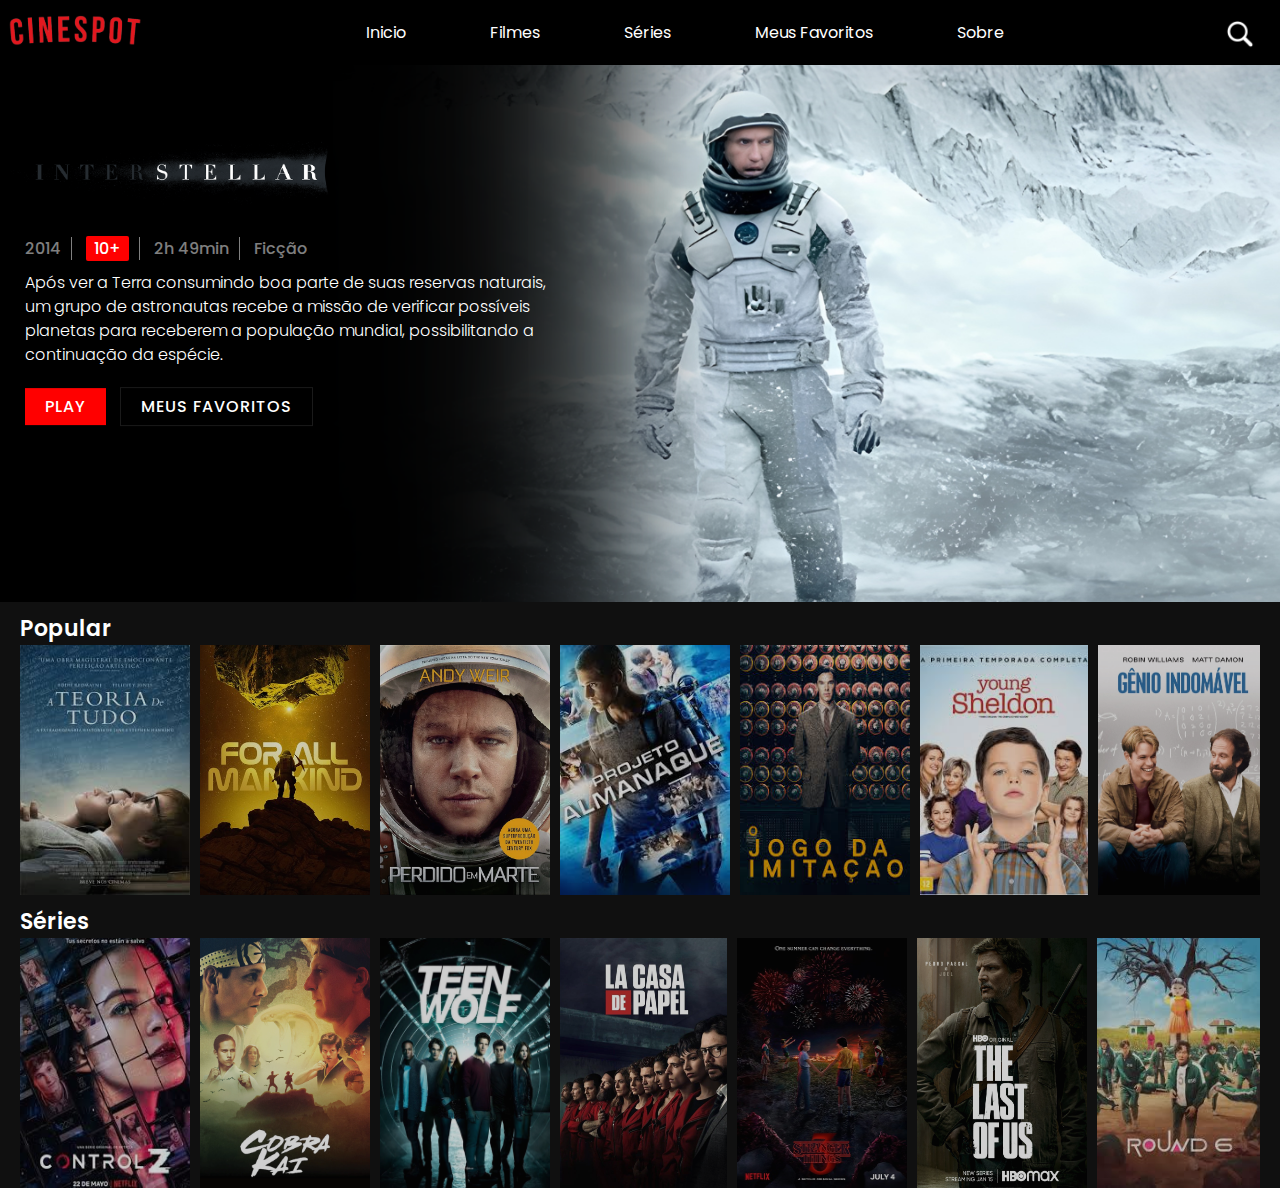
==== favoritos.html @ de0de53b "Novas Guias e Melhorias" ====
<!DOCTYPE html>
<html lang="pt-BR">
<head>
  <meta charset="UTF-8">
  <title>CineSpot</title>
  <link rel="stylesheet" href="CSS/styles.css">
  <link rel="icon" href="favicon.ico" type="image/x-icon">

  <!-- Google Fonts-->
  <link rel="preconnect" href="https://fonts.googleapis.com">
  <link rel="preconnect" href="https://fonts.gstatic.com" crossorigin>
  <link href="https://fonts.googleapis.com/css2?family=Poppins:ital,wght@0,100;0,200;0,300;0,400;0,500;0,600;0,700;0,800;0,900;1,100;1,200;1,300;1,400;1,500;1,600;1,700;1,800;1,900&display=swap" rel="stylesheet">
  <!-- /Google Fonts-->

  <style>
    @font-face {
      font-family: FntNtx;
      src: url(Fontes/Bebas-Regular.ttf);
    }
  </style>
</head>

<body>
    <header>

      <div class="interface">

        <section class="logo">
          <img src="Imagens/logo.png" alt="Logo">
        </section>

        <section class="menu-desktop">
          <nav>
            <ul>
              <li><a href="index.html">Inicio</a></li>
              <li><a href="filmes.html">Filmes</a></li>
              <li><a href="series.html">Séries</a></li>
              <li><a href="favoritos.html">Meus Favoritos</a></li>
              <li><a href="sobre.html">Sobre</a></li>
            </ul>
          </nav>
        </section>

        <section class="lupa">
          <img src="Imagens/lupa.png" alt="Lupa">
        </section>
      </div>
    
    </header>

  <section class="chamada">
    <div id="video-container">
      <img id="thumbnail" src="Imagens/interestelar.png" alt="Thumbnail">
        <img id="close" src="Imagens/Fechar.png" alt="Close">

      <div class="BannerPrincipal">
        <img id="background" src="Imagens/logo_interestelar.png" alt="interestelar">
        <h4>
          <span>2014</span>
          <span><i>10+</i></span>
          <span>2h 49min</span>
          <span>Ficção</span>
        </h4>
        <p>
          Após ver a Terra consumindo boa parte de suas reservas naturais, um grupo de astronautas recebe a missão de verificar possíveis planetas para receberem a população mundial, possibilitando a continuação da espécie.
        </p>

        <div class="buttons">
          <a href="#" id="playButton"><i class="fa fa-play" aria-hidden="true"></i> Play</a>
          <a href="#"><i class="fa fa-plus" aria-hidden="true"></i> Meus Favoritos</a>
        </div>
        
      </div>
      <video id="myVideo" controls>
        <source src="Videos/Trailers/Filmes/Inter.webm" type="video/mp4">
      </video>
    </div>
  </section>

  <dialog class="background_popup">
    <div class="popup">
      <img class="voltar" src="Imagens/seta-voltar.png">
      <div class="video-container">
        <!-- Aqui poderia ser usado iframe ou video, porem usei iframe para não ter que ficar baixando todos os trailers -->
        <iframe id="videoSrc" title="YouTube video player" frameborder="0" allow="accelerometer; autoplay; clipboard-write; encrypted-media; gyroscope; picture-in-picture; web-share" referrerpolicy="strict-origin-when-cross-origin" allowfullscreen></iframe>
      </div>
      <h2 id="filmName">Nome Filme</h2>
      <h5>
        <span id="ano"></span>
        <span><i id="idade"></i></span>
        <span id="temporadas"></span>
      </h5>
      <button>
        <img src="Imagens/play.png">
        <span>Assistir</span>
      </button>
      <h3 id="sinopse">Sinopse do filme</h3>
    </div>
  </dialog>  

  <div class="categoria" id="Popular">
    <h2>Popular</h2>
    <img class="arrowright-button" src="Imagens/arrow.png">
    <img class="arrowleft-button" src="Imagens/arrowleft.png">
    <div class="categoria-videos"> 
        <img class="ATeoriaDeTudo" src="Imagens/Filmes/ATeoriaDeTudo.png" onclick="changeContent('ATeoriaDeTudo')">
        <img class="ForAllMankind" src="Imagens/Filmes/ForAllMankind.png" onclick="changeContent('ForAllMankind')">
        <img class="PerdidoEmMarte" src="Imagens/Filmes/PerdidoEmMarte.png" onclick="changeContent('PerdidoEmMarte')">
        <img class="ProjetoAlmanaque" src="Imagens/Filmes/ProjetoAlmanaque.png" onclick="changeContent('ProjetoAlmanaque')">
        <img class="OJogoDaImitação" src="Imagens/Filmes/OJogoDaImitação.png" onclick="changeContent('OJogoDaImitação')">
        <img class="JovemSheldon" src="Imagens/Filmes/JovemSheldon.png" onclick="changeContent('JovemSheldon')">
        <img class="GenioIndomavel" src="Imagens/Filmes/GenioIndomavel.png" onclick="changeContent('GenioIndomavel')">
        <img class="GeraçãoDoFuturo" src="Imagens/Filmes/GeraçãoDoFuturo.png" onclick="changeContent('GeraçãoDoFuturo')">
        <img class="BirdBox" src="Imagens/Filmes/BirdBox.png" onclick="changeContent('BirdBox')">
        <img class="CobraKai" src="Imagens/Filmes/CobraKai.png" onclick="changeContent('CobraKai')">
    </div>
  </div>

  <div class="categoria2" id="Séries">
    <h2>Séries</h2>
    <img class="arrowright-button2" src="Imagens/arrow.png">
    <img class="arrowleft-button2" src="Imagens/arrowleft.png">
    <div class="categoria-videos2"> 
        <img class="ControlZ" src="Imagens/Filmes/ControlZ.png" onclick="changeContent('ControlZ')">
        <img class="CobraKai" src="Imagens/Filmes/CobraKai.png" onclick="changeContent('CobraKai')">
        <img class="TeenWolf" src="Imagens/Filmes/TeenWolf.png" onclick="changeContent('TeenWolf')">
        <img class="LaCasaDePapel" src="Imagens/Filmes/LaCasaDePapel.png" onclick="changeContent('LaCasaDePapel')">
        <img class="StrangerThings" src="Imagens/Filmes/StrangerThings.png" onclick="changeContent('StrangerThings')">
        <img class="TheLastOfUs" src="Imagens/Filmes/TheLastOfUs.png" onclick="changeContent('TheLastOfUs')">
        <img class="RoundSix" src="Imagens/Filmes/RoundSix.png" onclick="changeContent('RoundSix')">
        <img class="SweetTooth" src="Imagens/Filmes/SweetTooth.png" onclick="changeContent('SweetTooth')">
        <img class="Lucifer" src="Imagens/Filmes/Lucifer.png" onclick="changeContent('Lucifer')">
        <img class="JovemSheldon" src="Imagens/Filmes/JovemSheldon.png" onclick="changeContent('JovemSheldon')">
    </div>
  </div>
  <script src="script.js"></script> 
  <script src="skip.js"></script>
  <script src="scroll.js"></script>
  <script src="popup.js"></script>
  <script src="filmes.js"></script>
  <script src="https://www.youtube.com/iframe_api"></script>
  <script src="ocultar.js"></script>
</body>
</html>
---- CSS/styles.css ----
*{
  margin: 0;
  padding: 0;
  box-sizing: border-box;
  font-family: "Poppins", sans-serif;
  -webkit-user-drag: none;
}

body {
  background-color: #101010;
  margin: 0;
  align-items: center;
  min-height: 100vh;
}

.interface{
  max-width: 100%;
  margin: 0 auto;
}

header {
  background-color: black;
  width: 100%;
  padding: 5px;
}

header .interface{
  display: flex;
  justify-content: space-between;
  align-items: center;
}

header .logo img{
  max-width: 140px;
}

header .menu-desktop nav ul{
  list-style-type: none;
}

header .menu-desktop nav ul li{
  display: inline-block;
  margin: 0 40px;
}

header .menu-desktop nav ul li a{
  color: white;
  text-decoration: none;
}

header .lupa img{
  margin: 10px 20px 0 0;
  max-width: 30px;
  cursor: pointer;
}

.chamada {
  display: flex;
  justify-content: center;
}

#video-container {
  position: relative;
  width: 100%;
  padding-bottom: 41.95%; /* 605px / 1440px = 0.4195 */
  overflow: hidden;
}

.BannerPrincipal{
  position: absolute;
  align-items: center;
  z-index: 1;
  width: 550px;
  top: 30%;
  left: 0;
  transform: translateY(-30%);
}

#background{
  max-width: 330px;
}

.BannerPrincipal h4{
  padding-left: 25px;
  color: rgb(255, 255, 255, 0.5);
  font-weight: 500;
}

.BannerPrincipal h4 span{
  padding: 0 10px;
  border-right: 1px solid rgba(255, 255, 255, 0.5);
}

.BannerPrincipal h4 span:first-child{
  padding-left: 0;
}

.BannerPrincipal h4 span:last-child{
  border-right: none;
}

.BannerPrincipal h4 span i{
  background-color: red;
  color: #fff;
  padding: 0 8px;
  display: inline-block;
  font-style: normal;
  border-radius: 2px;
}

.BannerPrincipal p{
  padding-left: 25px;
  font-size: 1em;
  font-weight: 300;
  line-height: 1.5em;
  color: #fff;
  margin: 10px 0 20px;
}

.BannerPrincipal .buttons{
  padding-left: 25px;
  position: relative;
}

.BannerPrincipal .buttons a{
  position: relative;
  display: inline-block;
  margin-right: 10px;
  background-color: red;
  color: #fff;
  padding: 6px 20px;
  text-decoration: none;
  font-weight: 500;
  letter-spacing: 1px;
  text-transform: uppercase;
}

.BannerPrincipal .buttons a:nth-child(2){
  background-color: rgba(0, 0, 0, 0.5);
  border: 1px solid rgba(255, 255, 255, 0.1);
}

.BannerPrincipal .buttons a:hover:nth-child(2){
  background-color: red;
}

#thumbnail {
  position: absolute;
  top: 0;
  left: 0;
  width: 100%;
  object-fit: cover;
  cursor: pointer; /* Adiciona cursor de mão para indicar clicabilidade */
}

#myVideo {
  position: relative;
  position: absolute;
  top: 0;
  left: 0;
  width: 100%;
  display: none; /* O vídeo começa escondido */
}

#close {
  top: 5px;
  right: 10px;
  position: absolute;
  align-items: end;
  width: 40px;
  cursor: pointer;
  z-index: 3;
  display: none;
}

/* Rotação dos filmes: */

.Popular {
  left: 0;
  top: 0;
  position: relative;
  height: 200px;
  width: 100%;
  display: flex;
  justify-content: flex-start;
  align-items: center;
}

.categoria-videos {
  display: flex;
  overflow-x: auto;
  scroll-behavior: smooth;
  user-select: none;
  gap: 10px;
}

.categoria-videos::-webkit-scrollbar { /* Codigo novo que descobri */
  display: none; /* Esconde a barra de rolagem */
}

.categoria {
  padding-left: 20px;
  padding-right: 20px;
  margin-top: 10px;
}

.categoria-videos img {
  width: 170px;
  height: 250px;
  opacity: 0.8;
  cursor: pointer;
}

.categoria-videos img:hover {
  opacity: 1.0;
  border: 3px solid white;
}

.categoria h2 {
  position: relative;
  color: #fff;
  font-size: 22px;
  font-weight: 600;
}

.categoria-videos2 {
  display: flex;
  overflow-x: auto;
  scroll-behavior: smooth;
  user-select: none;
  gap: 10px;
}

.categoria-videos2::-webkit-scrollbar { /* Codigo novo que descobri */
  display: none; /* Esconde a barra de rolagem */
}

.categoria2 {
  padding-left: 20px;
  padding-right: 20px;
  margin-top: 10px;
}

.categoria-videos2 img {
  width: 170px;
  height: 250px;
  opacity: 0.8;
  cursor: pointer;
}

.arrowleft-button, .arrowleft-button2{
  z-index: 3;
  width: 50px;
  margin-top: 100px;
  opacity: 0.3;
  left: 2px;
  position: absolute;
  align-items: center;
  user-select: none;
  display: none;
}

.arrowright-button, .arrowright-button2{
  z-index: 3;
  width: 50px;
  margin-top: 100px;
  opacity: 0.3;
  right: 2px;
  position: absolute;
  align-items: center;
  user-select: none;
  display: none;
}

.categoria-videos2 img:hover {
  opacity: 1.0;
  border: 3px solid white;
}

.categoria2 h2 {
  position: relative;
  color: #fff;
  font-size: 22px;
  font-weight: 600;
}

/* popup filmes*/
.background_popup {
  background-color: rgba(0, 0, 0, 0.647);
  position: fixed;
  top: 0;
  left: 0;
  z-index: 999;
  width: 100%;
  height: 100%;
}

.popup {
  background-color: rgb(15, 15, 15);
  position: fixed;
  position: relative;
  z-index: 1000;
  max-width: 82%;
  min-width: 70%;
  height: 98%;
  top: 51%;
  left: 50%;
  border-radius: 20px 20px 0 0;
  transform: translate(-50%, -50%);
  overflow-y: auto; 
}

.popup::-webkit-scrollbar { /* Codigo novo que descobri */
  display: none; /* Esconde a barra de rolagem */
}

.video-container {
  position: relative;
  width: 94%; /* 94% da largura da div .popup */
  padding-bottom: 52.875%; /* Ajuste de proporção para 94% de 56.25% */
  height: 0;
}

.video-container iframe {
  position: absolute;
  top: 0;
  left: 3%; /* Centraliza o iframe na div .popup */
  width: 100%;
  height: 100%;
}

/*
.popup video {
  width: 100%;
  align-self: center;
} */

#filmName {
  color: white;
  margin-top: 10px;
  margin-left: 20px;
}

.popup h5 {
  margin-top: 8px;
  margin-left: 20px;
  color: white;
  font-weight: 400;
}

.popup span {
  padding: 0 10px 0 0;
}

.popup span i {
  background-color: red;
  padding: 1px;
  border-radius: 2px;
  display: inline-block;
  font-style: normal;
}

.popup button {
  margin-left: 2%;
  width: 96%;
  border-radius: 12px;
  margin-top: 20px;
  height: 60px;
  display: flex;
  align-items: center;
  justify-content: center;
  cursor: pointer;
}

.popup button img {
  height: 20px;
  margin-right: 15px;
}

.popup button span {
  color: black;
  text-align: center;
  font-size: 20px;
  font-style: normal;
}

.popup h3 {
  color: white;
  margin: 20px 0 0 20px;
  font-weight: 350;
  font-style: normal;
  font-size: 17px;
  padding-bottom: 25px;
}

.voltar {
  margin: 8px 0 0 10px;
  top: 0;
  left: 0;
  width: 40px;
  position: relative;
  cursor: pointer;
}

.noscroll {
  overflow: hidden;
}

@media(max-width: 808px){
  .arrowleft-button, .arrowleft-button2, .arrowright-button, .arrowright-button2{
    display: block;
  }
}
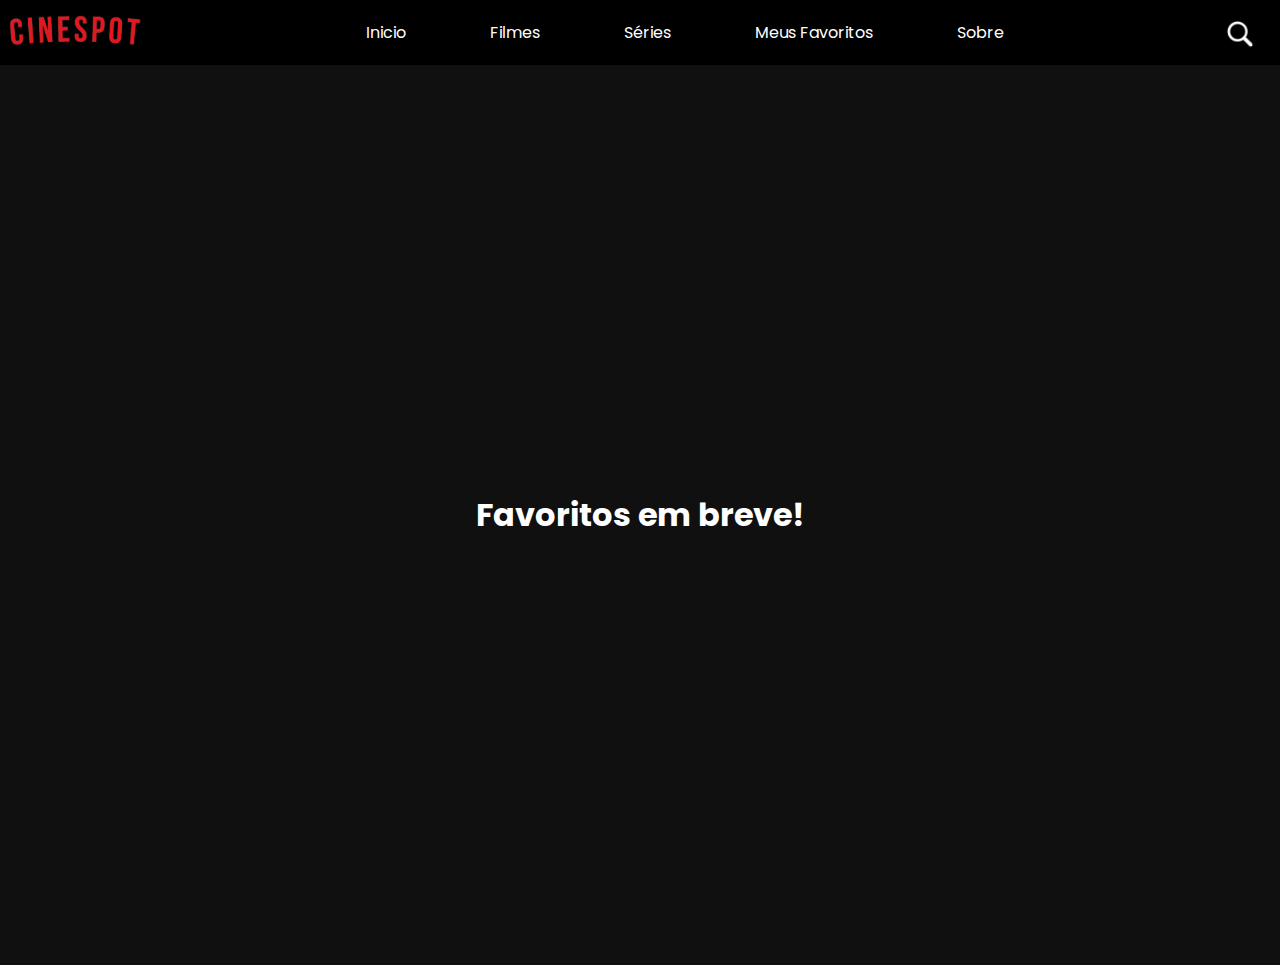
==== commit 0fca7c91: "Novas Paginas e Melhorias" ====
--- a/favoritos.html
+++ b/favoritos.html
@@ -3,7 +3,7 @@
 <head>
   <meta charset="UTF-8">
   <title>CineSpot</title>
-  <link rel="stylesheet" href="CSS/styles.css">
+  <link rel="stylesheet" href="CSS/favoritos.css">
   <link rel="icon" href="favicon.ico" type="image/x-icon">
 
   <!-- Google Fonts-->
@@ -48,35 +48,6 @@
     
     </header>
 
-  <section class="chamada">
-    <div id="video-container">
-      <img id="thumbnail" src="Imagens/interestelar.png" alt="Thumbnail">
-        <img id="close" src="Imagens/Fechar.png" alt="Close">
-
-      <div class="BannerPrincipal">
-        <img id="background" src="Imagens/logo_interestelar.png" alt="interestelar">
-        <h4>
-          <span>2014</span>
-          <span><i>10+</i></span>
-          <span>2h 49min</span>
-          <span>Ficção</span>
-        </h4>
-        <p>
-          Após ver a Terra consumindo boa parte de suas reservas naturais, um grupo de astronautas recebe a missão de verificar possíveis planetas para receberem a população mundial, possibilitando a continuação da espécie.
-        </p>
-
-        <div class="buttons">
-          <a href="#" id="playButton"><i class="fa fa-play" aria-hidden="true"></i> Play</a>
-          <a href="#"><i class="fa fa-plus" aria-hidden="true"></i> Meus Favoritos</a>
-        </div>
-        
-      </div>
-      <video id="myVideo" controls>
-        <source src="Videos/Trailers/Filmes/Inter.webm" type="video/mp4">
-      </video>
-    </div>
-  </section>
-
   <dialog class="background_popup">
     <div class="popup">
       <img class="voltar" src="Imagens/seta-voltar.png">
@@ -96,49 +67,17 @@
       </button>
       <h3 id="sinopse">Sinopse do filme</h3>
     </div>
-  </dialog>  
+  </dialog> 
 
-  <div class="categoria" id="Popular">
-    <h2>Popular</h2>
-    <img class="arrowright-button" src="Imagens/arrow.png">
-    <img class="arrowleft-button" src="Imagens/arrowleft.png">
-    <div class="categoria-videos"> 
-        <img class="ATeoriaDeTudo" src="Imagens/Filmes/ATeoriaDeTudo.png" onclick="changeContent('ATeoriaDeTudo')">
-        <img class="ForAllMankind" src="Imagens/Filmes/ForAllMankind.png" onclick="changeContent('ForAllMankind')">
-        <img class="PerdidoEmMarte" src="Imagens/Filmes/PerdidoEmMarte.png" onclick="changeContent('PerdidoEmMarte')">
-        <img class="ProjetoAlmanaque" src="Imagens/Filmes/ProjetoAlmanaque.png" onclick="changeContent('ProjetoAlmanaque')">
-        <img class="OJogoDaImitação" src="Imagens/Filmes/OJogoDaImitação.png" onclick="changeContent('OJogoDaImitação')">
-        <img class="JovemSheldon" src="Imagens/Filmes/JovemSheldon.png" onclick="changeContent('JovemSheldon')">
-        <img class="GenioIndomavel" src="Imagens/Filmes/GenioIndomavel.png" onclick="changeContent('GenioIndomavel')">
-        <img class="GeraçãoDoFuturo" src="Imagens/Filmes/GeraçãoDoFuturo.png" onclick="changeContent('GeraçãoDoFuturo')">
-        <img class="BirdBox" src="Imagens/Filmes/BirdBox.png" onclick="changeContent('BirdBox')">
-        <img class="CobraKai" src="Imagens/Filmes/CobraKai.png" onclick="changeContent('CobraKai')">
-    </div>
+  <div class="favoritos">
+    <h1>Favoritos em breve!</h1>
   </div>
-
-  <div class="categoria2" id="Séries">
-    <h2>Séries</h2>
-    <img class="arrowright-button2" src="Imagens/arrow.png">
-    <img class="arrowleft-button2" src="Imagens/arrowleft.png">
-    <div class="categoria-videos2"> 
-        <img class="ControlZ" src="Imagens/Filmes/ControlZ.png" onclick="changeContent('ControlZ')">
-        <img class="CobraKai" src="Imagens/Filmes/CobraKai.png" onclick="changeContent('CobraKai')">
-        <img class="TeenWolf" src="Imagens/Filmes/TeenWolf.png" onclick="changeContent('TeenWolf')">
-        <img class="LaCasaDePapel" src="Imagens/Filmes/LaCasaDePapel.png" onclick="changeContent('LaCasaDePapel')">
-        <img class="StrangerThings" src="Imagens/Filmes/StrangerThings.png" onclick="changeContent('StrangerThings')">
-        <img class="TheLastOfUs" src="Imagens/Filmes/TheLastOfUs.png" onclick="changeContent('TheLastOfUs')">
-        <img class="RoundSix" src="Imagens/Filmes/RoundSix.png" onclick="changeContent('RoundSix')">
-        <img class="SweetTooth" src="Imagens/Filmes/SweetTooth.png" onclick="changeContent('SweetTooth')">
-        <img class="Lucifer" src="Imagens/Filmes/Lucifer.png" onclick="changeContent('Lucifer')">
-        <img class="JovemSheldon" src="Imagens/Filmes/JovemSheldon.png" onclick="changeContent('JovemSheldon')">
-    </div>
-  </div>
+  
   <script src="script.js"></script> 
   <script src="skip.js"></script>
   <script src="scroll.js"></script>
   <script src="popup.js"></script>
   <script src="filmes.js"></script>
   <script src="https://www.youtube.com/iframe_api"></script>
-  <script src="ocultar.js"></script>
 </body>
 </html>--- a/CSS/favoritos.css
+++ b/CSS/favoritos.css
@@ -0,0 +1,188 @@
+* {
+    margin: 0;
+    padding: 0;
+    box-sizing: border-box;
+    font-family: "Poppins", sans-serif;
+    -webkit-user-drag: none;
+}
+
+body {
+    background-color: #101010;
+    margin: 0;
+    align-items: center;
+    min-height: 100vh;
+}
+
+.interface {
+    max-width: 100%;
+    margin: 0 auto;
+}
+
+header {
+    background-color: black;
+    width: 100%;
+    padding: 5px;
+}
+
+header .interface {
+    display: flex;
+    justify-content: space-between;
+    align-items: center;
+}
+
+header .logo img {
+    max-width: 140px;
+}
+
+header .menu-desktop nav ul {
+    list-style-type: none;
+}
+
+header .menu-desktop nav ul li {
+    display: inline-block;
+    margin: 0 40px;
+}
+
+header .menu-desktop nav ul li a {
+    color: white;
+    text-decoration: none;
+}
+
+header .lupa img {
+    margin: 10px 20px 0 0;
+    max-width: 30px;
+    cursor: pointer;
+}
+
+.aqui {
+    padding: 60px 20px;
+    color: white;
+}
+
+.aqui h1 {
+    font-size: 50px;
+    font-weight: 1500;
+    text-spacing-trim: 2;
+}
+
+.aqui h3 {
+    font-weight: 300;
+    max-width: 60%;
+}
+
+
+/* Rotação dos filmes: */
+
+.categoria,
+.categoria2,
+.filmes {
+    padding: 0 20px;
+    margin-top: 10px;
+}
+
+.categoria h2,
+.categoria2 h2,
+.filmes h2 {
+    position: relative;
+    color: #fff;
+    font-size: 22px;
+    font-weight: 400;
+    padding-bottom: 10px;
+}
+
+.categoria-videos,
+.categoria-videos2,
+.categoria-videos3,
+.categoria-videos4,
+.categoria-videos5,
+.categoria-videos6,
+.categoria-videos7 {
+    padding-bottom: 50px;
+    display: flex;
+    overflow-x: auto;
+    scroll-behavior: smooth;
+    user-select: none;
+    gap: 10px;
+}
+
+.categoria-videos::-webkit-scrollbar,
+.categoria-videos2::-webkit-scrollbar,
+.categoria-videos3::-webkit-scrollbar,
+.categoria-videos4::-webkit-scrollbar,
+.categoria-videos5::-webkit-scrollbar,
+.categoria-videos6::-webkit-scrollbar,
+.categoria-videos7::-webkit-scrollbar {
+    display: none;
+}
+
+.categoria-videos img,
+.categoria-videos2 img,
+.categoria-videos3 img,
+.categoria-videos4 img,
+.categoria-videos5 img,
+.categoria-videos6 img,
+.categoria-videos7 img {
+    width: 299px;
+    height: 168px;
+    opacity: 0.8;
+    cursor: pointer;
+}
+
+.categoria-videos img:hover,
+.categoria-videos2 img:hover,
+.categoria-videos3 img:hover,
+.categoria-videos4 img:hover,
+.categoria-videos5 img:hover,
+.categoria-videos6 img:hover,
+.categoria-videos7 img:hover {
+    opacity: 1.0;
+    border: 3px solid white;
+}
+
+.arrowleft-button,
+.arrowleft-button2,
+.arrowleft-button3,
+.arrowleft-button4,
+.arrowleft-button5,
+.arrowleft-button6,
+.arrowleft-button7 {
+    z-index: 3;
+    width: 50px;
+    margin-top: 100px;
+    opacity: 0.3;
+    left: 2px;
+    position: absolute;
+    align-items: center;
+    user-select: none;
+    display: none;
+}
+
+.arrowright-button,
+.arrowright-button2,
+.arrowright-button3,
+.arrowright-button4,
+.arrowright-button5,
+.arrowright-button6,
+.arrowright-button7 {
+    z-index: 3;
+    width: 50px;
+    margin-top: 100px;
+    opacity: 0.3;
+    right: 2px;
+    position: absolute;
+    align-items: center;
+    user-select: none;
+    display: none;
+}
+
+.favoritos {
+    display: flex;
+    justify-content: center;
+    align-items: center;
+    height: 100vh;
+    color: white;
+}
+
+.favoritos h1 {
+    margin: 0;
+}